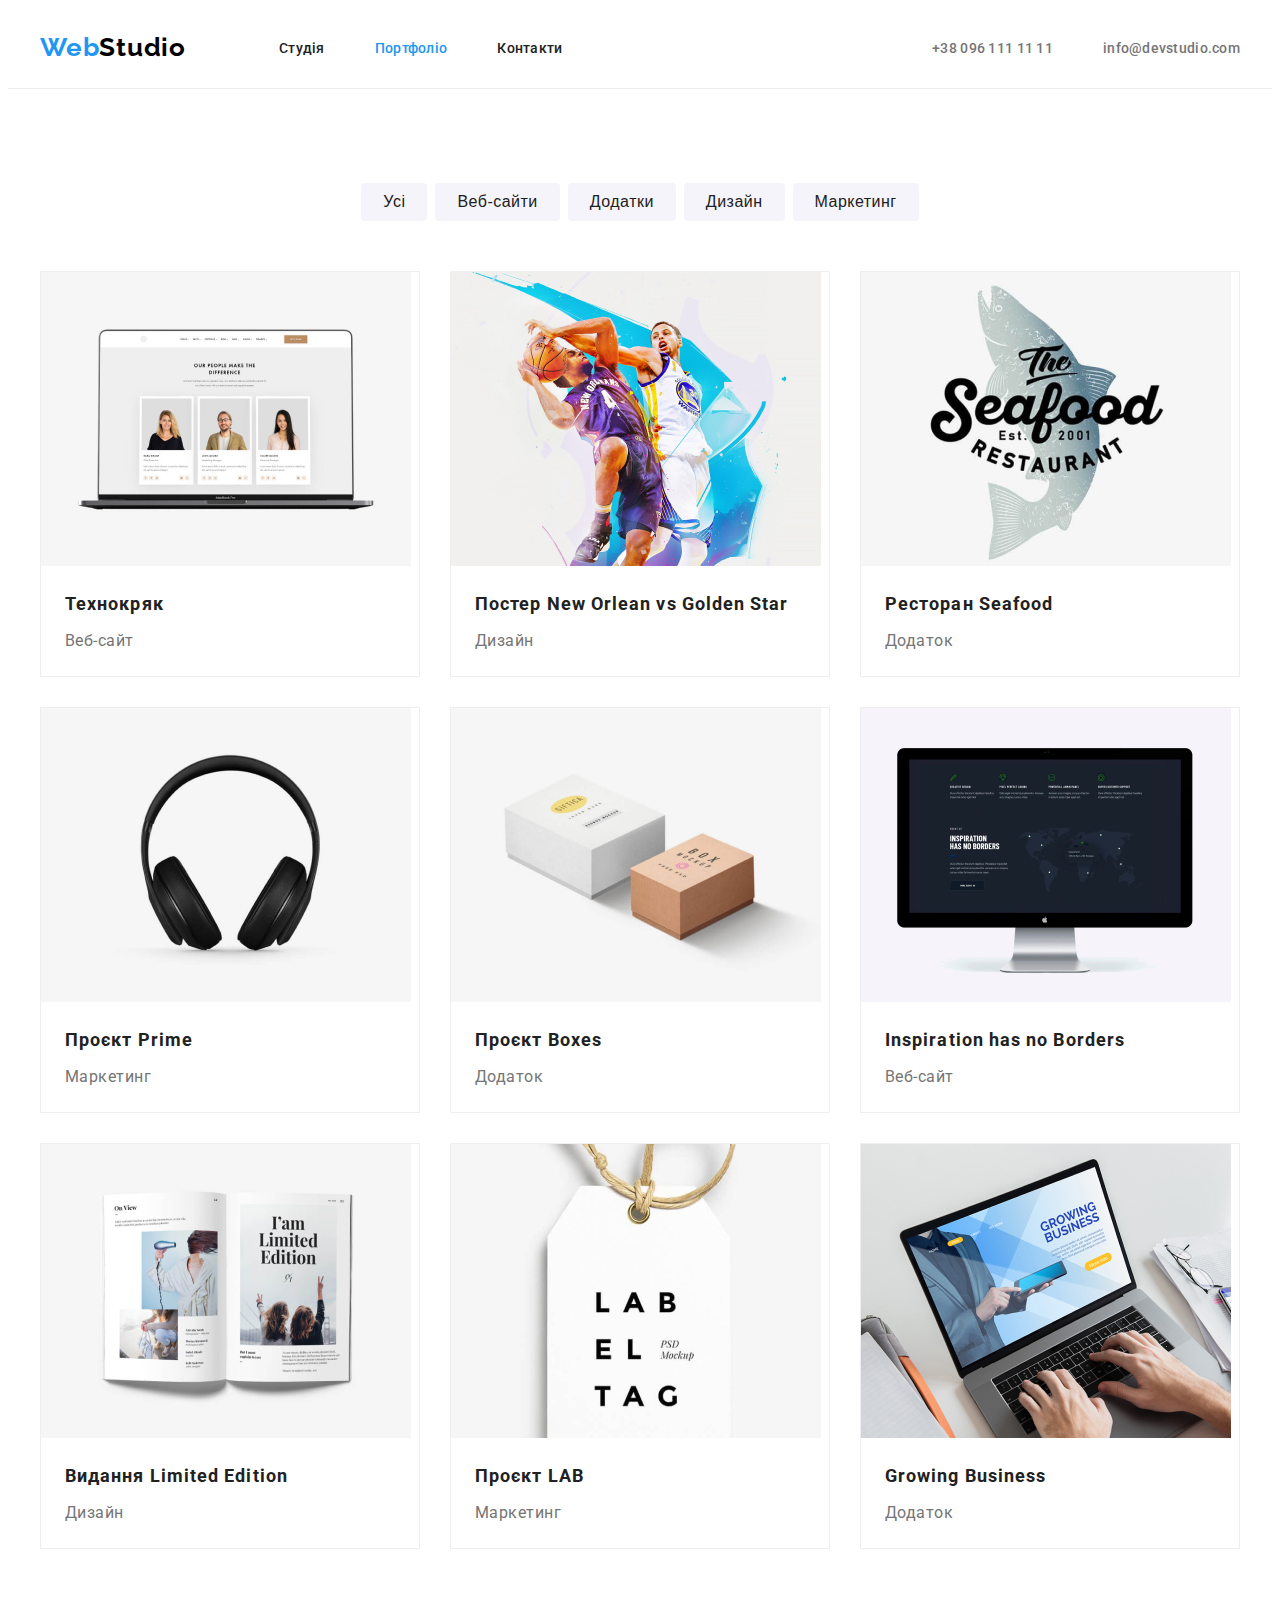
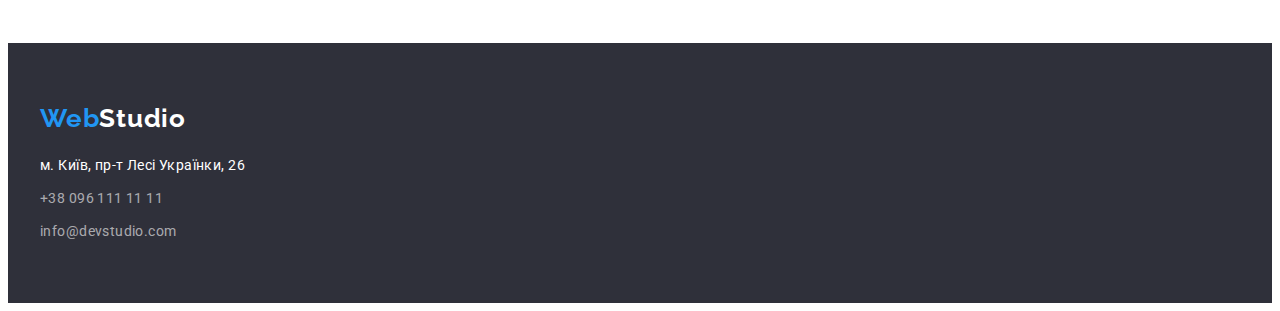
==== portfolio.html @ 6e239f1b "add flex boxes" ====
<!DOCTYPE html>
<html lang="uk">
  <head>
    <meta charset="UTF-8">
    <meta http-equiv="X-UA-Compatible" content="IE=edge">
    <meta name="viewport" content="width=device-width, initial-scale=1.0">
    <title>Студія</title>
    <link rel="preconnect" href="https://fonts.googleapis.com">
<link rel="preconnect" href="https://fonts.gstatic.com" crossorigin>
<link href="https://fonts.googleapis.com/css2?family=Raleway:wght@700&family=Roboto:wght@400;500;700;900&display=swap" rel="stylesheet">
<link rel="stylesheet" href="https://cdnjs.cloudflare.com/ajax/libs/modern-normalize/1.1.0/modern-normalize.min.css" integrity="sha512-wpPYUAdjBVSE4KJnH1VR1HeZfpl1ub8YT/NKx4PuQ5NmX2tKuGu6U/JRp5y+Y8XG2tV+wKQpNHVUX03MfMFn9Q==" crossorigin="anonymous" referrerpolicy="no-referrer" />    
<link rel="stylesheet" href="./css/styles.css">
  </head>
  <body>
    <header class="header-section">
      <div class="container header">
        <nav class="site-nav">
        <a href="./index.html" class="logo logo-header">
          <span lang="en"> <span class="logo-accent">Web</span>Studio</span>
        </a>

        <ul class="nav-list list">
          <li>
            <a href="./index.html" class="link">Студія</a>
          </li>

          <li>
            <a href="./portfolio.html" class="link current" >Портфоліо</a>
          </li>

          <li>
            <a href="" class="link" >Контакти</a>
          </li>
        </ul>
      </nav>

      <ul class="list contact-list">
        <li class="contact-item">
          <a href="tel:+380961111111">+38 096 111 11 11</a>
        </li>

        <li class="contact-item">
          <a href="mailto:info@devstudio.com" >info@devstudio.com</a>
        </li>
      </ul>
    </div>
    </header>
    <main>
      <section class="section">
        <div class="container portfolio">
          <h1>Портфоліо</h1>
        <ul class="list portfolio-nav">
          <li><button type="button">Усі</button></li>
          <li><button type="button">Веб-сайти</button></li>
          <li><button type="button">Додатки</button></li>
          <li><button type="button">Дизайн</button></li>
          <li><button type="button">Маркетинг</button></li>
        </ul>
        <ul class="list portfolio-set">

          <li class="item">
            <article class="card">
              <div class="card-thumb">
                <a href=""><img
                  src="./portfolio-images/img-1.jpg"
                  alt="Лаптоп з відкритою сторінкою веб-сайту"></a>
              </div>
  
              <div class="card-content">
                <a href=""><h2>Технокряк</h2></a>
                <p>Веб-сайт</p>
              </div>
            </article>
          </li>

          <li class="item">
            <article class="card">
              <div class="card-thumb">
                <a href=""><img
                  src="./portfolio-images/img-2.jpg"
                  alt="Два чоловіки з баскетбольним мячем"></a>
              </div>
  
              <div class="card-content">
                <a href=""><h2>Постер <span lang="en">New Orlean vs Golden Star</span></h2></a>
                <p>Дизайн</p>
              </div>
            </article>
          </li>

          <li class="item">
            <article class="card">
              <div class="card-thumb">
                <a href=""><img
                  src="./portfolio-images/img-3.jpg"></a>
              </div>
  
              <div class="card-content">
                <a href=""><h2>Ресторан <span lang="en">Seafood</span></h2></a>
                <p>Додаток</p>
              </div>
            </article>
          </li>

          <li class="item">
            <article class="card">
              <div class="card-thumb">
                <a href=""><img
                  src="./portfolio-images/img-4.jpg"></a>
              </div>
  
              <div class="card-content">
                <a href=""><h2>Проєкт <span lang="en">Prime</span></h2></a>
                <p>Маркетинг</p>
              </div>
            </article>
          </li>

          <li class="item">
            <article class="card">
              <div class="card-thumb">
                <a href=""><img
                  src="./portfolio-images/img-5.jpg"></a>
              </div>
  
              <div class="card-content">
                <a href=""><h2>Проєкт <span lang="en">Boxes</span></h2></a>
                <p>Додаток</p>
              </div>
            </article>
          </li>

          <li class="item">
            <article class="card">
              <div class="card-thumb">
                <a href=""><img
                  src="./portfolio-images/img-6.jpg"
                  alt="Комп'ютер з відкритим веб-сайтом"></a>
              </div>
  
              <div class="card-content">
                <a href=""> <h2 lang="en">Inspiration has no Borders</h2></a>
                <p>Веб-сайт</p>
              </div>
            </article>
          </li>

          <li class="item">
            <article class="card">
              <div class="card-thumb">
                <a href=""><img
                  src="./portfolio-images/img-7.jpg"></a>
              </div>
  
              <div class="card-content">
                <a href=""> <h2>Видання <span lang="en"> Limited Edition</span></h2></a>
                <p>Дизайн</p>
              </div>
            </article>
          </li>

          <li class="item">
            <article class="card">
              <div class="card-thumb">
                <a href=""><img
                  src="./portfolio-images/img-8.jpg"></a>
              </div>
  
              <div class="card-content">
                <a href="">  <h2>Проєкт <span lang="en">LAB</span></h2></a>
                <p>Маркетинг</p>
              </div>
            </article>
          </li>

          <li class="item">
            <article class="card">
              <div class="card-thumb">
                <a href=""><img
                  src="./portfolio-images/img-9.jpg"
                  alt="Лаптоп з відкритим веб-сайтом"></a>
              </div>
  
              <div class="card-content">
                <a href=""> <h2 lang="en">Growing Business</h2></a>
                <p>Додаток</p>
              </div>
            </article>
          </li>

        </ul>
        </div>
      </section>
    </main>

    <footer>
      <div class="container footer">
        <a href="./index.html" class="logo logo-footer">
          <span lang="en"><span class="logo-accent">Web</span>Studio</span>
        </a>
  
        <address class="address">
          <a href="https://goo.gl/maps/ScAPMrdehoNE8GrC9" target="_blank" class="address-map">
            м. Київ, пр-т Лесі Українки, 26</a>  
          <a href="tel:+380961111111" class="address-tel" >+38 096 111 11 11</a>
          <a href="mailto:info@devstudio.com" class="address-mail">info@devstudio.com</a>
        </address>
      </div>
  </footer>
  </body>
</html>
---- css/styles.css ----
:root {
  --primary-color: #757575;
  --title-color: #212121;
  --accent-color: #2196f3;
  --primary-bgc: #ffffff;
  --button-color: #f5f4fa;
  --portfolio-set-gap: 30px;
}

body {
  color: var(--primary-color);
  background-color: var(--primary-bgc);
  font-family: roboto, sans-serif;
}

h1,
h2,
h3,
h4,
h5,
h6,
p,
ul {
  margin: 0;
  padding: 0;
}

h1,
h2,
h3 {
  color: var(--title-color);
}

.list {
  list-style: none;
}

.section {
  padding-top: 94px;
  padding-bottom: 94px;
}

.container {
  margin-left: auto;
  margin-right: auto;
  width: 1200px;
  padding-left: 15px;
  padding-right: 15px;

  /* outline: 2px solid tomato; */
}

/* Header */
.header-section {
  border-bottom: 1px solid #ececec;
}

.header {
  display: flex;
  align-items: center;
  justify-content: space-between;
  padding-top: 24px;
  padding-bottom: 25px;
}

.site-nav {
  display: flex;
  align-items: center;
}

/* Лого */

.logo {
  font-family: "Raleway";
  font-style: normal;
  font-weight: 700;
  font-size: 26px;
  line-height: 1.19;
  letter-spacing: 0.03em;

  text-decoration: none;
}

.logo-accent {
  color: var(--accent-color);
}

.logo-header {
  padding-right: 93px;
  color: #000;
}

/* Головна Навігація */

.nav-list {
  display: flex;
  align-items: center;
}

.nav-list li + li {
  margin-left: 50px;
}

.nav-list .link {
  color: var(--title-color);
  text-decoration: none;
  font-style: normal;
  font-weight: 500;
  font-size: 14px;
  line-height: 1.14;
  letter-spacing: 0.02em;
}

.nav-list .link:hover,
.site-nav .link:focus {
  color: var(--accent-color);
}

.nav-list .link.current {
  color: var(--accent-color);
}

/* Контакти */

.contact-list {
  display: flex;
  align-items: center;
}

.contact-list a {
  color: var(--primary-color);
  text-decoration: none;
  font-style: normal;
  font-weight: 500;
  font-size: 14px;
  line-height: 1.14;
  letter-spacing: 0.02em;
}

.contact-list a:hover,
.contact-list a:focus {
  color: var(--accent-color);
}

.contact-item:not(:last-child) {
  margin-right: 50px;
}

/* Hero*/

.hero {
  background-color: #2f303a;
  text-align: center;
}

.hero-title {
  padding-top: 200px;
  margin-bottom: 30px;

  font-size: 44px;
  line-height: 1.36;
  text-align: center;
  letter-spacing: 0.06em;
  text-transform: uppercase;
  font-weight: 900;
  color: #ffffff;
}

.hero-button {
  margin-bottom: 200px;
  padding-left: 32px;
  padding-right: 32px;
  padding-top: 10px;
  padding-bottom: 10px;
  border: none;
  border-radius: 4px;
  box-shadow: 0px 4px 4px rgba(0, 0, 0, 0.15);
  background-color: var(--accent-color);
  cursor: pointer;

  color: #ffffff;
  font-weight: 700;
  font-size: 16px;
  line-height: 1.88;
  align-items: center;
  text-align: center;
  letter-spacing: 0.06em;
}

.hero-button:hover,
.hero-button:focus {
  background-color: #188ce8;
}

/* Features */
.features-list {
  display: flex;
}

.features h2 {
  display: none;
}

.features-list li {
  width: 270px;
}

.features-list li:not(:last-child) {
  margin-right: 30px;
}

.features h3 {
  margin-bottom: 10px;
  font-size: 14px;
  line-height: 1.14;
  letter-spacing: 0.03em;
  text-transform: uppercase;
  font-weight: 700;
}

.features p {
  font-size: 14px;
  line-height: 1.7;
  letter-spacing: 0.03em;
}

.images-list {
  display: flex;
  justify-content: space-between;
}

.images-list > li > img {
  display: block;
}

/* Team */

.team {
  background-color: #f5f4fa;
}

.title {
  margin-bottom: 50px;
  font-size: 36px;
  line-height: 1.7;
  text-align: center;
  letter-spacing: 0.03em;
}

.team-list {
  display: flex;
  justify-content: space-between;
}

.team-card {
  background-color: #ffffff;
  text-align: center;
}

.team-card > img {
  display: block;
  margin-bottom: 30px;
}

.team-name {
  margin-bottom: 10px;
  font-weight: 500;
  font-size: 16px;
  line-height: 1.19;
  letter-spacing: 0.03em;
}

.team-position {
  margin-bottom: 30px;
  font-size: 16px;
  line-height: 1.19;
  letter-spacing: 0.03em;
}

/* Portfolio */

.portfolio h1 {
  display: none;
}

.portfolio-nav {
  display: flex;
  justify-content: center;
  margin-bottom: 50px;
}

.portfolio-nav button {
  padding-left: 22px;
  padding-right: 22px;
  padding-top: 6px;
  padding-bottom: 6px;
  border: none;
  border-radius: 4px;
  background-color: var(--button-color);
  color: var(--title-color);
  cursor: pointer;

  font-weight: 500;
  font-size: 16px;
  line-height: 1.62;
  text-align: center;
  letter-spacing: 0.03em;
}

.portfolio-nav li:not(:last-child) {
  margin-right: 8px;
}

.portfolio-nav button:hover,
.portfolio-nav button:focus {
  background-color: var(--accent-color);
  color: #ffffff;
  box-shadow: 0px 3px 1px rgba(0, 0, 0, 0.1), 0px 1px 2px rgba(0, 0, 0, 0.08),
    0px 2px 2px rgba(0, 0, 0, 0.12);
}

.portfolio-set {
  display: flex;
  flex-wrap: wrap;
  margin-left: calc(-1* var(--portfolio-set-gap));
  margin-top: calc(-1* var(--portfolio-set-gap));
}

.portfolio-set > .item  {
  margin-left: 0;
  margin-right: 0;
  flex-basis: calc(100% / 3 - var(--portfolio-set-gap));
  margin-left: var(--portfolio-set-gap);
  margin-top: var(--portfolio-set-gap);
}

/* Card */

.card {
  border: 1px solid #EEEEEE;
}

.card-thumb img {
    display: block;
    max-width: 100%;
    height: auto;
    margin-bottom: 20px;
}

.card-content {
  padding-left: 24px;
  margin-bottom: 20px;
}

.card-content a {
  color: var(--primary-color);
  text-decoration: none;
}

.card-content h2 {
  margin-bottom: 4px;
  font-weight: 700;
  font-size: 18px;
  line-height: 2;
  letter-spacing: 0.06em;
}

.card-content p {
  font-size: 16px;
  line-height: 1.88;
  letter-spacing: 0.03em;
} 

/* Footer */

footer {
  background-color: #2f303a;
}

.footer {
  padding-top: 60px;
  padding-bottom: 60px;
}

.logo-footer {
  display: block;
  margin-bottom: 20px;
  color: #ffffff;
}

.address a {
  display: block;
  font-style: normal;
  text-decoration: none;
  font-weight: 400;
  font-size: 14px;
  line-height: 1.7;
  letter-spacing: 0.03em;
}

.address a:not(:last-child) {
  margin-bottom: 9px;
}

.address a:hover,
.address a:focus {
  color: var(--accent-color);
}

.address-map {
  color: #ffffff;
}
.address-tel,
.address-mail {
  color: rgba(255, 255, 255, 60%);
}
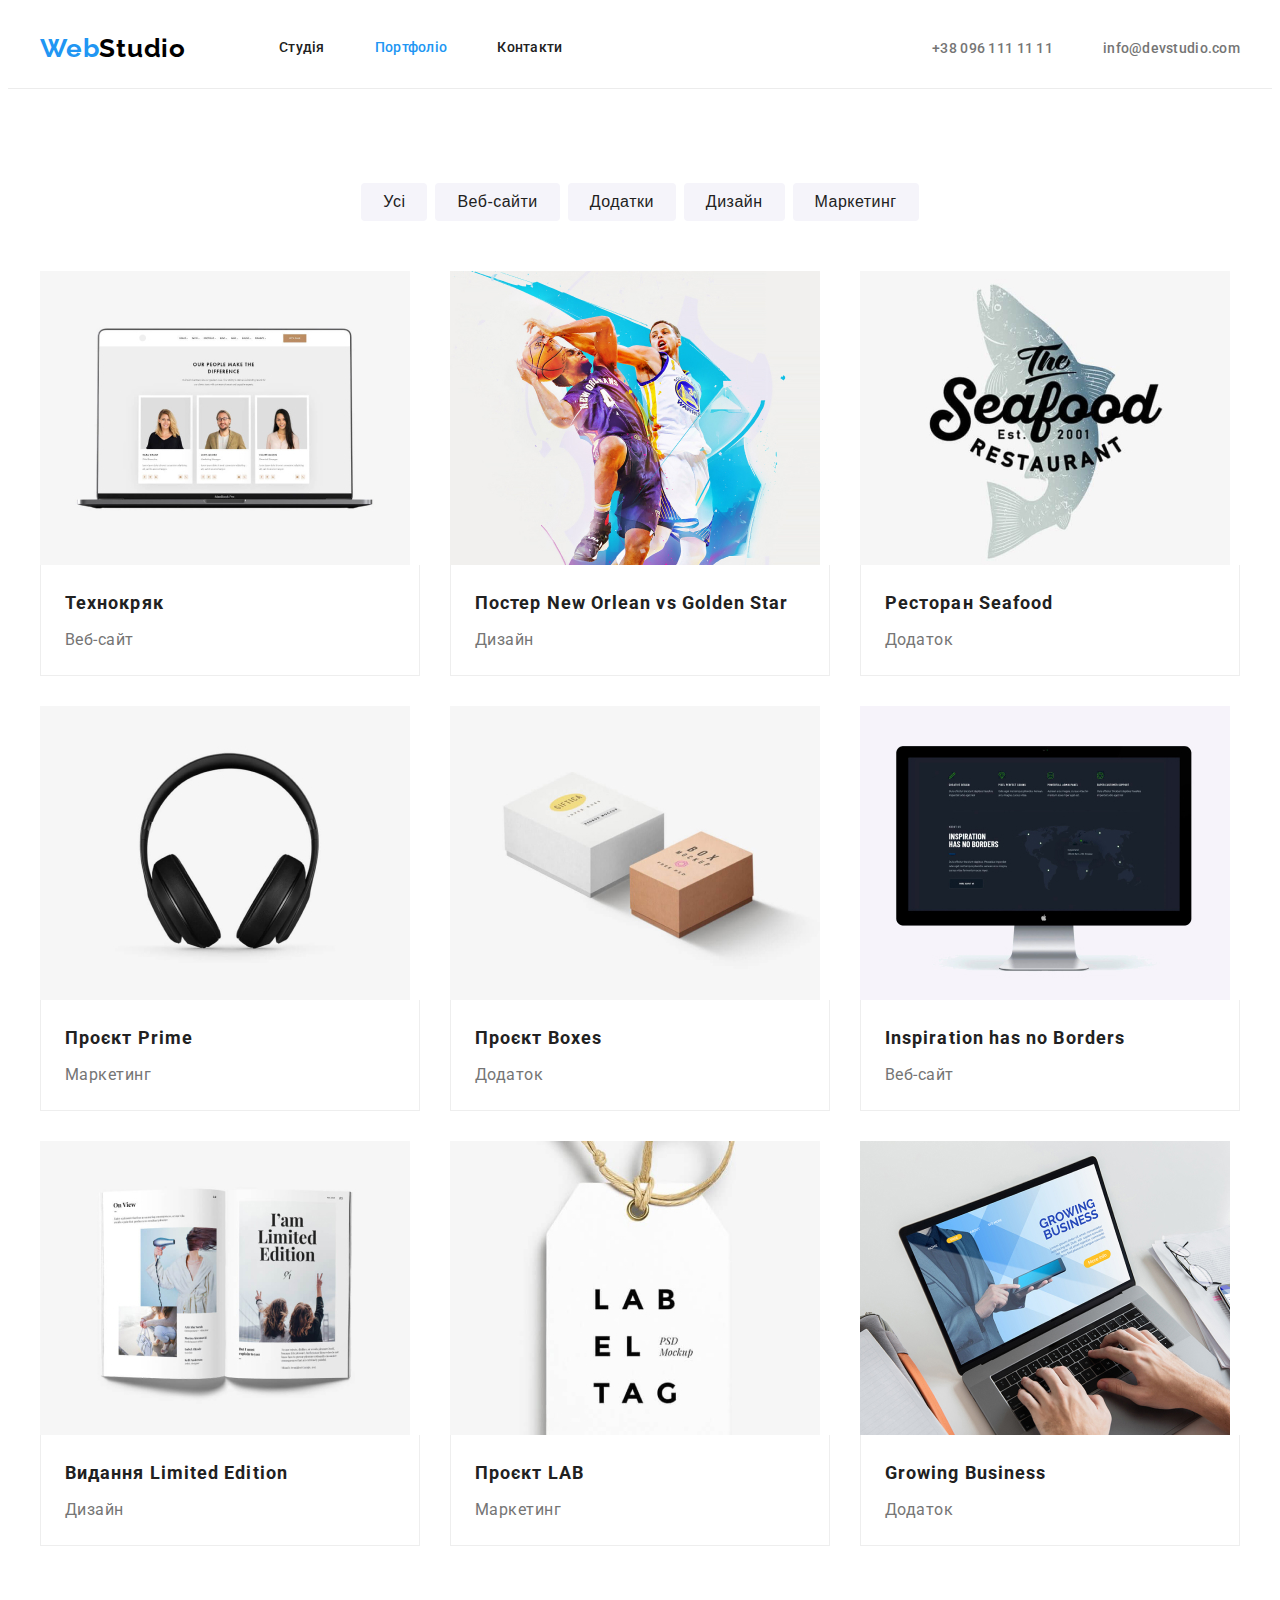
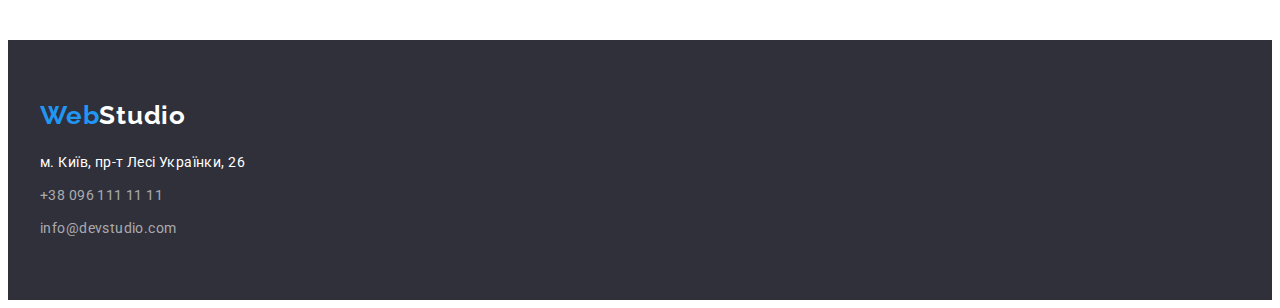
==== commit b0e0daba: "add changes" ====
--- a/portfolio.html
+++ b/portfolio.html
@@ -8,7 +8,7 @@
     <link rel="preconnect" href="https://fonts.googleapis.com">
 <link rel="preconnect" href="https://fonts.gstatic.com" crossorigin>
 <link href="https://fonts.googleapis.com/css2?family=Raleway:wght@700&family=Roboto:wght@400;500;700;900&display=swap" rel="stylesheet">
-<link rel="stylesheet" href="https://cdnjs.cloudflare.com/ajax/libs/modern-normalize/1.1.0/modern-normalize.min.css" integrity="sha512-wpPYUAdjBVSE4KJnH1VR1HeZfpl1ub8YT/NKx4PuQ5NmX2tKuGu6U/JRp5y+Y8XG2tV+wKQpNHVUX03MfMFn9Q==" crossorigin="anonymous" referrerpolicy="no-referrer" />    
+<link rel="stylesheet" href="https://cdnjs.cloudflare.com/ajax/libs/modern-normalize/1.1.0/modern-normalize.min.css" integrity="sha512-wpPYUAdjBVSE4KJnH1VR1HeZfpl1ub8YT/NKx4PuQ5NmX2tKuGu6U/JRp5y+Y8XG2tV+wKQpNHVUX03MfMFn9Q==" crossorigin="anonymous" referrerpolicy="no-referrer">    
 <link rel="stylesheet" href="./css/styles.css">
   </head>
   <body>
@@ -48,7 +48,7 @@
     <main>
       <section class="section">
         <div class="container portfolio">
-          <h1>Портфоліо</h1>
+          <h1 class="visually-hidden">Портфоліо</h1>
         <ul class="list portfolio-nav">
           <li><button type="button">Усі</button></li>
           <li><button type="button">Веб-сайти</button></li>
@@ -59,133 +59,136 @@
         <ul class="list portfolio-set">
 
           <li class="item">
-            <article class="card">
-              <div class="card-thumb">
-                <a href=""><img
+            <a href="" class="card">
+              <div class="card-thumb">
+                <img
                   src="./portfolio-images/img-1.jpg"
-                  alt="Лаптоп з відкритою сторінкою веб-сайту"></a>
-              </div>
-  
-              <div class="card-content">
-                <a href=""><h2>Технокряк</h2></a>
+                  alt="Лаптоп з відкритою сторінкою веб-сайту">
+              </div>
+  
+              <div class="card-content">
+              <h2>Технокряк</h2>
+               <p>Веб-сайт</p>
+              </div>
+            </a>
+          </li>
+
+          <li class="item">
+            <a href="" class="card">
+              <div class="card-thumb">
+                <img
+                  src="./portfolio-images/img-2.jpg"
+                  alt="Два чоловіки з баскетбольним мячем">
+              </div>
+  
+              <div class="card-content">
+              <h2>Постер <span lang="en">New Orlean vs Golden Star</span></h2>
+                <p>Дизайн</p>
+              </div>
+            </a>
+          </li>
+
+          <li class="item">
+            <a href="" class="card">
+              <div class="card-thumb">
+                <img
+                  src="./portfolio-images/img-3.jpg"
+                  alt="Логотип ресторану">
+              </div>
+  
+              <div class="card-content">
+              <h2> Ресторан <span lang="en">Seafood</span></h2>
+                <p>Додаток</p>
+              </div>
+            </a>
+          </li>
+
+          <li class="item">
+            <a href="" class="card">
+              <div class="card-thumb">
+                <img
+                  src="./portfolio-images/img-4.jpg"
+                  alt="Чорні навушники">
+              </div>
+  
+              <div class="card-content">
+              <h2>Проєкт <span lang="en">Prime</span></h2>
+                <p>Маркетинг</p>
+              </div>
+            </a>
+          </li>
+
+          <li class="item">
+            <a href="" class="card">
+              <div class="card-thumb">
+                <img
+                  src="./portfolio-images/img-5.jpg"
+                  alt="Біла та бежева коробки">
+              </div>
+  
+              <div class="card-content">
+              <h2>Проєкт <span lang="en">Boxes</span></h2>
+                <p>Додаток</p>
+              </div>
+            </a>
+          </li>
+
+          <li class="item">
+            <a href="" class="card">
+              <div class="card-thumb">
+                <img
+                  src="./portfolio-images/img-6.jpg"
+                  alt="Комп'ютер з відкритим веб-сайтом"></div>
+  
+              <div class="card-content">
+                <h2 lang="en">Inspiration has no Borders</h2>
                 <p>Веб-сайт</p>
               </div>
-            </article>
-          </li>
-
-          <li class="item">
-            <article class="card">
-              <div class="card-thumb">
-                <a href=""><img
-                  src="./portfolio-images/img-2.jpg"
-                  alt="Два чоловіки з баскетбольним мячем"></a>
-              </div>
-  
-              <div class="card-content">
-                <a href=""><h2>Постер <span lang="en">New Orlean vs Golden Star</span></h2></a>
+            </a>
+          </li>
+
+          <li class="item">
+            <a href="" class="card">
+              <div class="card-thumb">
+                <img
+                  src="./portfolio-images/img-7.jpg"
+                  alt="Розгорнутий журнал">
+              </div>
+  
+              <div class="card-content">
+                <h2>Видання <span lang="en"> Limited Edition</span></h2>
                 <p>Дизайн</p>
               </div>
-            </article>
-          </li>
-
-          <li class="item">
-            <article class="card">
-              <div class="card-thumb">
-                <a href=""><img
-                  src="./portfolio-images/img-3.jpg"></a>
-              </div>
-  
-              <div class="card-content">
-                <a href=""><h2>Ресторан <span lang="en">Seafood</span></h2></a>
+            </a>
+          </li>
+
+          <li class="item">
+            <a href="" class="card">
+              <div class="card-thumb">
+                <img
+                  src="./portfolio-images/img-8.jpg"
+                  alt="Біла лейба">
+              </div>
+  
+              <div class="card-content">
+                 <h2> Проєкт <span lang="en">LAB</span></h2> 
+                <p>Маркетинг</p>
+              </div>
+            </a>
+          </li>
+
+          <li class="item">
+            <a href="" class="card">
+              <div class="card-thumb">
+                <img
+                  src="./portfolio-images/img-9.jpg"
+                  alt="Лаптоп з відкритим веб-сайтом"></div>
+  
+              <div class="card-content">
+                <h2 lang="en">Growing Business</h2>
                 <p>Додаток</p>
               </div>
-            </article>
-          </li>
-
-          <li class="item">
-            <article class="card">
-              <div class="card-thumb">
-                <a href=""><img
-                  src="./portfolio-images/img-4.jpg"></a>
-              </div>
-  
-              <div class="card-content">
-                <a href=""><h2>Проєкт <span lang="en">Prime</span></h2></a>
-                <p>Маркетинг</p>
-              </div>
-            </article>
-          </li>
-
-          <li class="item">
-            <article class="card">
-              <div class="card-thumb">
-                <a href=""><img
-                  src="./portfolio-images/img-5.jpg"></a>
-              </div>
-  
-              <div class="card-content">
-                <a href=""><h2>Проєкт <span lang="en">Boxes</span></h2></a>
-                <p>Додаток</p>
-              </div>
-            </article>
-          </li>
-
-          <li class="item">
-            <article class="card">
-              <div class="card-thumb">
-                <a href=""><img
-                  src="./portfolio-images/img-6.jpg"
-                  alt="Комп'ютер з відкритим веб-сайтом"></a>
-              </div>
-  
-              <div class="card-content">
-                <a href=""> <h2 lang="en">Inspiration has no Borders</h2></a>
-                <p>Веб-сайт</p>
-              </div>
-            </article>
-          </li>
-
-          <li class="item">
-            <article class="card">
-              <div class="card-thumb">
-                <a href=""><img
-                  src="./portfolio-images/img-7.jpg"></a>
-              </div>
-  
-              <div class="card-content">
-                <a href=""> <h2>Видання <span lang="en"> Limited Edition</span></h2></a>
-                <p>Дизайн</p>
-              </div>
-            </article>
-          </li>
-
-          <li class="item">
-            <article class="card">
-              <div class="card-thumb">
-                <a href=""><img
-                  src="./portfolio-images/img-8.jpg"></a>
-              </div>
-  
-              <div class="card-content">
-                <a href="">  <h2>Проєкт <span lang="en">LAB</span></h2></a>
-                <p>Маркетинг</p>
-              </div>
-            </article>
-          </li>
-
-          <li class="item">
-            <article class="card">
-              <div class="card-thumb">
-                <a href=""><img
-                  src="./portfolio-images/img-9.jpg"
-                  alt="Лаптоп з відкритим веб-сайтом"></a>
-              </div>
-  
-              <div class="card-content">
-                <a href=""> <h2 lang="en">Growing Business</h2></a>
-                <p>Додаток</p>
-              </div>
-            </article>
+            </a>
           </li>
 
         </ul>
@@ -194,7 +197,7 @@
     </main>
 
     <footer>
-      <div class="container footer">
+      <div class="container">
         <a href="./index.html" class="logo logo-footer">
           <span lang="en"><span class="logo-accent">Web</span>Studio</span>
         </a>
--- a/css/styles.css
+++ b/css/styles.css
@@ -31,6 +31,11 @@
   color: var(--title-color);
 }
 
+
+img {
+  display: block;
+}
+
 .list {
   list-style: none;
 }
@@ -50,6 +55,20 @@
   /* outline: 2px solid tomato; */
 }
 
+.visually-hidden {
+  color: rgba(0, 0, 0, 0);
+  position: absolute;
+  width: 1px;
+  height: 1px;
+  margin: -1px;
+  border: 0;
+  padding: 0;
+  white-space: nowrap;
+  clip-path: inset(100%);
+  clip: rect(0 0 0 0);
+  overflow: hidden;
+}
+
 /* Header */
 .header-section {
   border-bottom: 1px solid #ececec;
@@ -59,8 +78,6 @@
   display: flex;
   align-items: center;
   justify-content: space-between;
-  padding-top: 24px;
-  padding-bottom: 25px;
 }
 
 .site-nav {
@@ -86,7 +103,7 @@
 }
 
 .logo-header {
-  padding-right: 93px;
+  margin-right: 93px;
   color: #000;
 }
 
@@ -102,6 +119,10 @@
 }
 
 .nav-list .link {
+  display: block;
+  padding-top: 32px;
+  padding-bottom: 32px;
+
   color: var(--title-color);
   text-decoration: none;
   font-style: normal;
@@ -149,13 +170,18 @@
 /* Hero*/
 
 .hero {
+  padding-top: 200px;
+  padding-bottom: 200px;
   background-color: #2f303a;
   text-align: center;
 }
 
 .hero-title {
-  padding-top: 200px;
+  display: block;
+  margin-left: auto;
+  margin-right: auto;
   margin-bottom: 30px;
+  max-width: 696px;
 
   font-size: 44px;
   line-height: 1.36;
@@ -167,7 +193,6 @@
 }
 
 .hero-button {
-  margin-bottom: 200px;
   padding-left: 32px;
   padding-right: 32px;
   padding-top: 10px;
@@ -193,20 +218,19 @@
 }
 
 /* Features */
+
+.features {
+  padding-bottom: 0;
+}
+
 .features-list {
   display: flex;
-}
-
-.features h2 {
-  display: none;
+  flex-wrap: nowrap;
+  gap: 30px;
 }
 
 .features-list li {
-  width: 270px;
-}
-
-.features-list li:not(:last-child) {
-  margin-right: 30px;
+  flex-basis: calc((100% - 90px) / 4 );
 }
 
 .features h3 {
@@ -226,11 +250,12 @@
 
 .images-list {
   display: flex;
-  justify-content: space-between;
-}
-
-.images-list > li > img {
-  display: block;
+  flex-wrap: wrap;
+  gap: 30px;
+}
+
+.images-list > .item {
+  flex-basis: calc((100% - 60px) / 3 );
 }
 
 /* Team */
@@ -249,17 +274,24 @@
 
 .team-list {
   display: flex;
-  justify-content: space-between;
+  flex-wrap: wrap;
+  gap: 30px;
 }
 
 .team-card {
+  flex-basis: calc((100% - 90px) / 4 );
   background-color: #ffffff;
   text-align: center;
-}
-
-.team-card > img {
-  display: block;
-  margin-bottom: 30px;
+  box-shadow: 0px 1px 3px rgba(0, 0, 0, 0.12), 0px 1px 1px rgba(0, 0, 0, 0.14), 0px 2px 1px rgba(0, 0, 0, 0.2);
+  border-radius: 0px 0px 4px 4px;
+
+}
+
+.team-text {
+  padding-top: 30px;
+  padding-bottom: 30px;
+  padding-left: 10px;
+  padding-right: 10px;
 }
 
 .team-name {
@@ -271,17 +303,12 @@
 }
 
 .team-position {
-  margin-bottom: 30px;
   font-size: 16px;
   line-height: 1.19;
   letter-spacing: 0.03em;
 }
 
 /* Portfolio */
-
-.portfolio h1 {
-  display: none;
-}
 
 .portfolio-nav {
   display: flex;
@@ -322,39 +349,33 @@
 .portfolio-set {
   display: flex;
   flex-wrap: wrap;
-  margin-left: calc(-1* var(--portfolio-set-gap));
-  margin-top: calc(-1* var(--portfolio-set-gap));
+  gap: var(--portfolio-set-gap);
 }
 
 .portfolio-set > .item  {
-  margin-left: 0;
-  margin-right: 0;
-  flex-basis: calc(100% / 3 - var(--portfolio-set-gap));
-  margin-left: var(--portfolio-set-gap);
-  margin-top: var(--portfolio-set-gap);
+  flex-basis: calc((100% - 60px) / 3 );
 }
 
 /* Card */
 
-.card {
-  border: 1px solid #EEEEEE;
+.portfolio-set a {
+  color: var(--primary-color);
+  text-decoration: none;
 }
 
 .card-thumb img {
-    display: block;
     max-width: 100%;
     height: auto;
-    margin-bottom: 20px;
 }
 
 .card-content {
+  padding-top: 20px;
+  padding-bottom: 20px;
   padding-left: 24px;
-  margin-bottom: 20px;
-}
-
-.card-content a {
-  color: var(--primary-color);
-  text-decoration: none;
+  padding-right: 24px;
+  border-right: 1px solid #EEEEEE;
+  border-left: 1px solid #EEEEEE;
+  border-bottom: 1px solid #EEEEEE;
 }
 
 .card-content h2 {
@@ -375,9 +396,6 @@
 
 footer {
   background-color: #2f303a;
-}
-
-.footer {
   padding-top: 60px;
   padding-bottom: 60px;
 }
